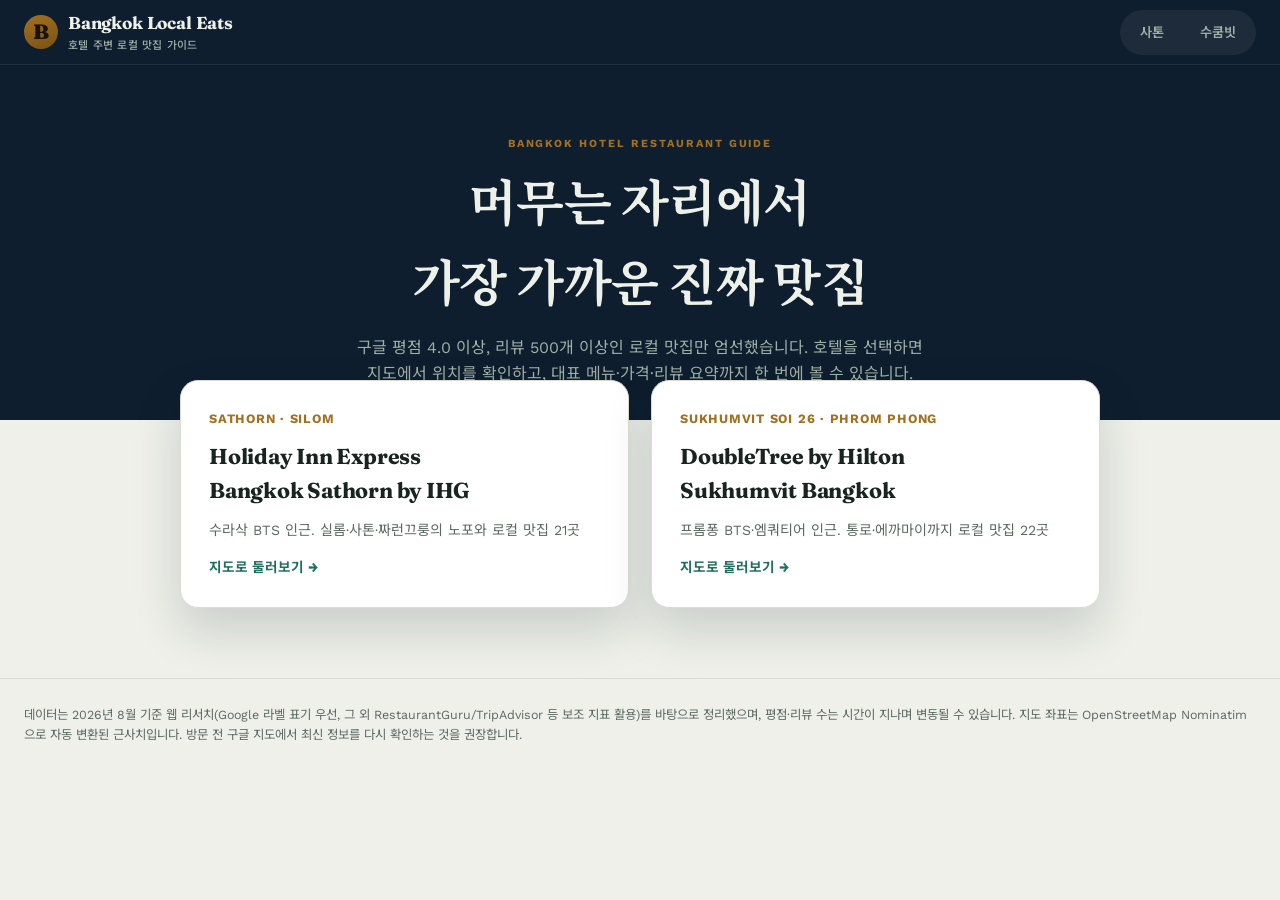
==== index.html @ 29dec60b "Add Bangkok hotel local restaurant guide site Editorial-style guide to local restaurants near two Ba" ====
<!doctype html>
<html lang="ko">
<head>
<meta charset="utf-8">
<meta name="viewport" content="width=device-width, initial-scale=1">
<title>방콕 호텔 주변 로컬 맛집 가이드</title>
<meta name="description" content="사톤 홀리데이인 익스프레스 &amp; 수쿰빗 더블트리 힐튼 주변, 구글 평점 4.0 이상 · 리뷰 500개 이상 로컬 맛집을 지도와 함께 소개">
<link rel="preconnect" href="https://fonts.googleapis.com">
<link rel="preconnect" href="https://fonts.gstatic.com" crossorigin>
<link href="https://fonts.googleapis.com/css2?family=Fraunces:ital,opsz,wght@0,9..144,500;0,9..144,600;0,9..144,700;1,9..144,500&family=Work+Sans:wght@400;500;600;700&family=Noto+Serif+KR:wght@600;700&family=Noto+Sans+KR:wght@400;500;600;700&display=swap" rel="stylesheet">
<link rel="stylesheet" href="css/style.css">
</head>
<body>
<nav class="topnav">
  <div class="wrap">
    <a class="brand" href="index.html">
      <span class="mark">B</span>
      <span class="word">Bangkok Local Eats<small>호텔 주변 로컬 맛집 가이드</small></span>
    </a>
    <div class="navlinks">
      <a href="sathorn.html">사톤</a>
      <a href="sukhumvit.html">수쿰빗</a>
    </div>
  </div>
</nav>

<div class="landing-hero">
  <div class="eyebrow">Bangkok Hotel Restaurant Guide</div>
  <h1>머무는 자리에서<br>가장 가까운 진짜 맛집</h1>
  <p>구글 평점 4.0 이상, 리뷰 500개 이상인 로컬 맛집만 엄선했습니다. 호텔을 선택하면 지도에서 위치를 확인하고, 대표 메뉴·가격·리뷰 요약까지 한 번에 볼 수 있습니다.</p>
</div>

<div class="hotel-choice-grid">
  <a class="hotel-choice-card" href="sathorn.html">
    <div class="area">Sathorn · Silom</div>
    <h2>Holiday Inn Express<br>Bangkok Sathorn by IHG</h2>
    <p>수라삭 BTS 인근. 실롬·사톤·짜런끄룽의 노포와 로컬 맛집 21곳</p>
    <span class="go">지도로 둘러보기 →</span>
  </a>
  <a class="hotel-choice-card" href="sukhumvit.html">
    <div class="area">Sukhumvit Soi 26 · Phrom Phong</div>
    <h2>DoubleTree by Hilton<br>Sukhumvit Bangkok</h2>
    <p>프롬퐁 BTS·엠쿼티어 인근. 통로·에까마이까지 로컬 맛집 22곳</p>
    <span class="go">지도로 둘러보기 →</span>
  </a>
</div>

<footer class="site-footer">
  <div class="wrap">
    데이터는 2026년 8월 기준 웹 리서치(Google 라벨 표기 우선, 그 외 RestaurantGuru/TripAdvisor 등 보조 지표 활용)를 바탕으로 정리했으며, 평점·리뷰 수는 시간이 지나며 변동될 수 있습니다. 지도 좌표는 OpenStreetMap Nominatim으로 자동 변환된 근사치입니다. 방문 전 구글 지도에서 최신 정보를 다시 확인하는 것을 권장합니다.
  </div>
</footer>
</body>
</html>
---- css/style.css ----
/* ==========================================================================
   Bangkok Local Eats — editorial travel-guide identity
   Display: Fraunces (Latin) + Noto Serif KR (Hangul fallback in same stack)
   Body:    Work Sans (Latin) + Noto Sans KR / Noto Sans Thai (fallback)
   Utility: ui-monospace — ratings, prices, distances (field-ledger motif)
   ========================================================================== */

:root{
  --ink:#0f1e2e;        /* Bangkok dusk sky — masthead ground */
  --ink-hi:#16283b;
  --paper:#eef0e9;      /* rice-paper, cool grey-sage neutral */
  --paper-hi:#ffffff;
  --ink-text:#182420;
  --paper-text:#eef1ea;
  --sub-text:#5a6a61;
  --sub-text-dark:#9fb0a6;
  --line:#d9ddd0;
  --line-dark:#26382f;

  --brass:#a3701f;      /* primary accent — antique gold leaf */
  --jade:#1f6f5c;        /* secondary — temple jade */
  --good:#2f7d4f;
  --bad:#a1483a;

  --shadow:0 14px 34px rgba(15,30,46,.10);
  --shadow-lg:0 22px 48px rgba(15,30,46,.16);
  --radius:12px;
  color-scheme: light;
}
@media (prefers-color-scheme: dark){
  :root{
    --ink:#080f16; --ink-hi:#0f1a24;
    --paper:#101c17; --paper-hi:#16241d;
    --ink-text:#eef1ea; --paper-text:#eef1ea;
    --sub-text:#9fb0a6; --sub-text-dark:#9fb0a6;
    --line:#26382f; --line-dark:#26382f;
    --brass:#d6a44f; --jade:#4fbf9f; --good:#5ecb8a; --bad:#e0796a;
    --shadow:0 14px 34px rgba(0,0,0,.5); --shadow-lg:0 22px 54px rgba(0,0,0,.6);
    color-scheme: dark;
  }
}
:root[data-theme="dark"]{
  --ink:#080f16; --ink-hi:#0f1a24;
  --paper:#101c17; --paper-hi:#16241d;
  --ink-text:#eef1ea; --paper-text:#eef1ea;
  --sub-text:#9fb0a6; --sub-text-dark:#9fb0a6;
  --line:#26382f; --line-dark:#26382f;
  --brass:#d6a44f; --jade:#4fbf9f; --good:#5ecb8a; --bad:#e0796a;
  --shadow:0 14px 34px rgba(0,0,0,.5); --shadow-lg:0 22px 54px rgba(0,0,0,.6);
  color-scheme: dark;
}
:root[data-theme="light"]{
  --ink:#0f1e2e; --ink-hi:#16283b;
  --paper:#eef0e9; --paper-hi:#ffffff;
  --ink-text:#182420; --paper-text:#eef1ea;
  --sub-text:#5a6a61; --sub-text-dark:#9fb0a6;
  --line:#d9ddd0; --line-dark:#26382f;
  --brass:#a3701f; --jade:#1f6f5c; --good:#2f7d4f; --bad:#a1483a;
  --shadow:0 14px 34px rgba(15,30,46,.10); --shadow-lg:0 22px 48px rgba(15,30,46,.16);
  color-scheme: light;
}

/* category jewel-tone palette (map pins, tags) */
:root{
  --cat-thai-comfort:#a3701f; --cat-fine-dining:#274b6d; --cat-isaan:#a1483a;
  --cat-halal:#5c7a3a; --cat-noodle-bbq:#8a5a2e; --cat-indian:#9c5220;
  --cat-seafood:#1f6f7a; --cat-northern:#3f6b3f; --cat-japanese:#6b3f5c;
  --cat-hotpot:#a13a2e; --cat-italian:#3f6b46;
}

*{ box-sizing:border-box; }
html{ -webkit-text-size-adjust:100%; scroll-behavior:smooth; }
body{
  margin:0; background:var(--paper); color:var(--ink-text);
  font-family:"Work Sans","Noto Sans KR","Noto Sans Thai","Leelawadee UI",-apple-system,sans-serif;
  line-height:1.6; font-size:15.5px;
}
h1,h2,h3,.display{
  font-family:"Fraunces","Noto Serif KR",Georgia,serif;
  text-wrap:balance; letter-spacing:-0.01em;
}
.mono{ font-family: ui-monospace,"SF Mono","Cascadia Mono","Roboto Mono",Consolas,monospace; font-variant-numeric:tabular-nums; }
a{ color:inherit; }
img{ max-width:100%; display:block; }
.wrap{ max-width:1320px; margin:0 auto; padding:0 24px; }
@media (prefers-reduced-motion: reduce){ *{ animation-duration:.001ms !important; transition-duration:.001ms !important; scroll-behavior:auto !important; } }
:focus-visible{ outline:2px solid var(--brass); outline-offset:2px; }

/* ---------------- nav ---------------- */
.topnav{ position:sticky; top:0; z-index:60; background:var(--ink); color:var(--paper-text); border-bottom:1px solid rgba(255,255,255,.08); }
.topnav .wrap{ display:flex; align-items:center; justify-content:space-between; height:64px; gap:16px; }
.brand{ display:flex; align-items:center; gap:10px; text-decoration:none; color:inherit; }
.brand .mark{ font-family:"Fraunces","Noto Serif KR",serif; font-weight:900; font-size:1.3rem; width:34px; height:34px; border-radius:50%; background:linear-gradient(160deg,var(--brass),#7a5216); display:flex; align-items:center; justify-content:center; color:#1a1204; flex-shrink:0; }
.brand .word{ font-family:"Fraunces","Noto Serif KR",serif; font-weight:700; font-size:1.08rem; letter-spacing:-0.01em; }
.brand .word small{ display:block; font-family:"Work Sans","Noto Sans KR",sans-serif; font-weight:500; font-size:.68rem; color:var(--sub-text-dark); letter-spacing:.02em; }
.navlinks{ display:flex; gap:4px; background:rgba(255,255,255,.06); padding:4px; border-radius:999px; flex-shrink:0; }
.navlinks a{ text-decoration:none; font-size:.82rem; font-weight:600; padding:8px 16px; border-radius:999px; color:var(--sub-text-dark); white-space:nowrap; }
.navlinks a.active, .navlinks a:hover{ background:var(--paper-hi); color:var(--ink); }

@media (max-width:520px){
  .topnav .wrap{ height:auto; padding-top:10px; padding-bottom:10px; flex-wrap:wrap; row-gap:8px; }
  .brand .word small{ display:none; }
  .navlinks a{ padding:7px 12px; font-size:.78rem; }
}

/* ---------------- masthead ---------------- */
.masthead{ background:var(--ink); color:var(--paper-text); padding:38px 0 30px; }
.eyebrow{ text-transform:uppercase; letter-spacing:.18em; font-size:.68rem; font-weight:700; color:var(--brass); }
.masthead h1{ font-size:clamp(1.7rem,3.6vw,2.5rem); font-weight:700; margin:10px 0 10px; }
.masthead .desc{ color:var(--sub-text-dark); max-width:640px; margin:0 0 20px; font-size:.95rem; }
.stat-strip{ display:flex; gap:28px; flex-wrap:wrap; align-items:baseline; border-top:1px solid rgba(255,255,255,.14); padding-top:16px; }
.stat{ display:flex; flex-direction:column; }
.stat b{ font-size:1.5rem; font-weight:700; }
.stat span{ font-size:.68rem; text-transform:uppercase; letter-spacing:.06em; color:var(--sub-text-dark); }
.masthead-cta{ margin-left:auto; align-self:center; }
.maps-btn{ display:inline-flex; align-items:center; gap:7px; text-decoration:none; background:var(--brass); color:#1a1204; font-weight:700; font-size:.84rem; padding:11px 20px; border-radius:999px; }

/* ---------------- notice ---------------- */
.notice{ background:var(--paper-hi); border:1px solid var(--line); border-left:4px solid var(--brass); border-radius:10px; padding:13px 18px; font-size:.79rem; line-height:1.65; margin:20px 0; color:var(--ink-text); }
.notice b{ color:var(--brass); }

/* ---------------- toolbar ---------------- */
.toolbar{ display:flex; gap:10px; flex-wrap:wrap; align-items:center; padding:6px 0 18px; }
.toolbar input[type="search"], .toolbar select{ border:1px solid var(--line); background:var(--paper-hi); color:var(--ink-text); border-radius:9px; padding:10px 13px; font-size:.85rem; font-family:inherit; }
.toolbar input[type="search"]{ flex:1; min-width:200px; }
.count-tag{ font-size:.78rem; color:var(--sub-text); margin-left:auto; white-space:nowrap; }

/* ---------------- split layout: list + map ---------------- */
.split{ display:grid; grid-template-columns:minmax(360px,460px) 1fr; gap:22px; align-items:start; padding-bottom:60px; }
@media (max-width:980px){ .split{ grid-template-columns:1fr; } }

.list-col{ display:flex; flex-direction:column; gap:12px; max-height:calc(100vh - 90px); overflow-y:auto; padding-right:6px; scrollbar-width:thin; }
@media (max-width:980px){ .list-col{ max-height:none; overflow:visible; } }

.map-col{ position:sticky; top:82px; height:calc(100vh - 110px); min-height:420px; border-radius:var(--radius); overflow:hidden; box-shadow:var(--shadow-lg); border:1px solid var(--line); }
@media (max-width:980px){ .map-col{ position:relative; top:0; height:340px; order:-1; margin-bottom:6px; } }
#map{ width:100%; height:100%; background:var(--paper-hi); }

/* list item card */
.item{ background:var(--paper-hi); border:1px solid var(--line); border-radius:var(--radius); overflow:hidden; box-shadow:var(--shadow); transition:box-shadow .15s ease, border-color .15s ease; scroll-margin-top:90px; }
.item.highlight{ border-color:var(--brass); box-shadow:0 0 0 3px color-mix(in srgb, var(--brass) 30%, transparent), var(--shadow-lg); }

.item-row{ display:flex; gap:12px; padding:12px; cursor:pointer; align-items:center; }
.thumb{ width:64px; height:64px; border-radius:9px; flex-shrink:0; overflow:hidden; position:relative; display:flex; align-items:center; justify-content:center; color:#fff; font-family:"Fraunces","Noto Serif KR",serif; font-weight:700; font-size:1.4rem; }
.thumb img{ width:100%; height:100%; object-fit:cover; }
.thumb .rank{ position:absolute; top:2px; left:3px; font-size:.58rem; background:rgba(0,0,0,.4); padding:1px 5px; border-radius:6px; font-family:ui-monospace,monospace; }

.item-main{ flex:1; min-width:0; }
.item-title-row{ display:flex; justify-content:space-between; gap:8px; align-items:baseline; }
.item-title{ font-family:"Fraunces","Noto Serif KR",serif; font-weight:600; font-size:1rem; margin:0; white-space:nowrap; overflow:hidden; text-overflow:ellipsis; }
.item-stars{ font-size:.78rem; color:var(--brass); font-weight:700; white-space:nowrap; flex-shrink:0; }
.item-sub{ font-size:.76rem; color:var(--sub-text); display:flex; gap:8px; margin-top:3px; flex-wrap:wrap; }
.chev{ flex-shrink:0; color:var(--sub-text); transition:transform .15s ease; font-size:.8rem; }
.item.open .chev{ transform:rotate(180deg); }

.item-detail{ display:none; border-top:1px solid var(--line); padding:16px 16px 18px; }
.item.open .item-detail{ display:block; }

.detail-photos{ display:grid; grid-template-columns:1fr 1fr; gap:8px; margin-bottom:12px; }
.detail-photos img{ width:100%; height:130px; object-fit:cover; border-radius:9px; background:var(--paper); }
.detail-photos .ph-empty{ height:130px; border-radius:9px; background:var(--paper); border:1px dashed var(--line); display:flex; align-items:center; justify-content:center; font-size:.7rem; color:var(--sub-text); text-align:center; padding:8px; }

.tag-row{ display:flex; flex-wrap:wrap; gap:6px; margin-bottom:10px; }
.tag{ font-size:.68rem; padding:3px 10px; border-radius:999px; background:color-mix(in srgb, var(--jade) 14%, transparent); color:var(--jade); font-weight:700; }
.tag.bib{ background:color-mix(in srgb, var(--brass) 18%, transparent); color:var(--brass); }
.tag.conf-low{ background:color-mix(in srgb, var(--bad) 16%, transparent); color:var(--bad); }

.meta-line{ font-size:.8rem; color:var(--sub-text); margin-bottom:8px; }
.price-line{ font-size:.85rem; font-weight:700; color:var(--ink-text); margin-bottom:10px; }
.price-line .mono{ color:var(--brass); }

.dish-chips{ display:flex; flex-wrap:wrap; gap:5px; margin-bottom:12px; }
.dish-chip{ font-size:.73rem; background:var(--paper); border:1px solid var(--line); padding:4px 9px; border-radius:7px; }

.gb-row{ display:grid; grid-template-columns:1fr 1fr; gap:8px; margin-bottom:12px; }
.gb-box{ border-radius:9px; padding:9px 11px; font-size:.73rem; }
.gb-box.good{ background:color-mix(in srgb, var(--good) 12%, transparent); }
.gb-box.bad{ background:color-mix(in srgb, var(--bad) 10%, transparent); }
.gb-box .gb-title{ font-weight:700; margin-bottom:4px; display:block; }
.gb-box.good .gb-title{ color:var(--good); }
.gb-box.bad .gb-title{ color:var(--bad); }
.gb-box ul{ margin:0; padding-left:14px; }
.gb-box li{ margin-bottom:2px; }

.detail-actions{ display:flex; gap:8px; }
.btn{ flex:1; text-align:center; text-decoration:none; font-size:.8rem; font-weight:700; padding:10px; border-radius:9px; border:1px solid var(--line); cursor:pointer; background:var(--ink); color:#fff; font-family:inherit; }
.btn.ghost{ background:transparent; color:var(--ink-text); }

/* leaflet marker + popup skinning */
.pin{ width:26px; height:26px; border-radius:50% 50% 50% 0; transform:rotate(-45deg); border:2px solid #fff; box-shadow:0 2px 6px rgba(0,0,0,.35); display:flex; align-items:center; justify-content:center; }
.pin span{ transform:rotate(45deg); font-size:.72rem; }
.pin.hotel-pin{ width:34px; height:34px; background:var(--ink) !important; border-color:var(--brass); }
.leaflet-popup-content-wrapper{ border-radius:10px; font-family:"Work Sans","Noto Sans KR",sans-serif; }
.leaflet-popup-content{ margin:11px 14px; font-size:.82rem; }
.popup-title{ font-family:"Fraunces","Noto Serif KR",serif; font-weight:700; margin-bottom:3px; }
.popup-link{ color:var(--jade); font-weight:700; font-size:.78rem; }

.empty-state{ text-align:center; padding:50px 16px; color:var(--sub-text); }

/* ---------------- footer ---------------- */
.site-footer{ border-top:1px solid var(--line); padding:26px 0 60px; color:var(--sub-text); font-size:.78rem; }

/* ---------------- landing page ---------------- */
.landing-hero{ text-align:center; padding:70px 20px 34px; background:var(--ink); color:var(--paper-text); }
.landing-hero h1{ font-size:clamp(2rem,4.6vw,3.1rem); margin:12px 0 12px; }
.landing-hero p{ color:var(--sub-text-dark); max-width:580px; margin:0 auto; font-size:1rem; }
.hotel-choice-grid{ display:grid; grid-template-columns:1fr 1fr; gap:22px; max-width:960px; margin:-40px auto 70px; padding:0 20px; position:relative; z-index:2; }
@media (max-width:760px){ .hotel-choice-grid{ grid-template-columns:1fr; } }
.hotel-choice-card{ background:var(--paper-hi); border:1px solid var(--line); border-radius:18px; padding:28px; text-decoration:none; color:var(--ink-text); box-shadow:var(--shadow-lg); display:flex; flex-direction:column; gap:10px; transition:transform .15s ease; }
.hotel-choice-card:hover{ transform:translateY(-4px); }
.hotel-choice-card .area{ color:var(--brass); font-weight:700; font-size:.8rem; text-transform:uppercase; letter-spacing:.06em; }
.hotel-choice-card h2{ margin:0; font-size:1.35rem; }
.hotel-choice-card p{ color:var(--sub-text); font-size:.88rem; margin:0; }
.hotel-choice-card .go{ margin-top:6px; font-weight:700; color:var(--jade); font-size:.85rem; }
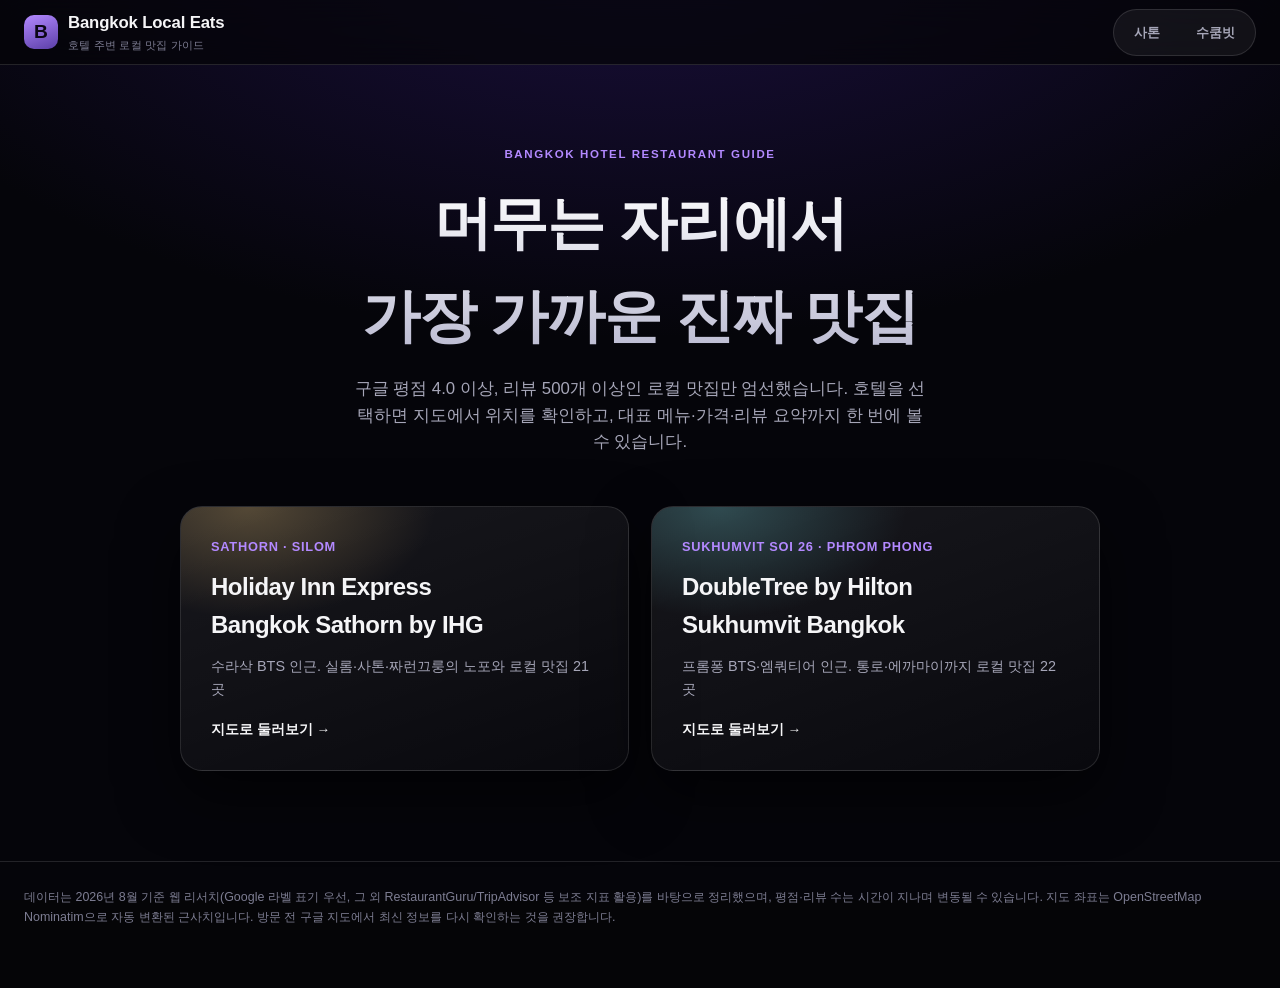
==== commit fe27b328: "Apply dark "launch page" visual identity (design concept 4) Co-Authored-By: Claude Sonnet 5 <noreply" ====
--- a/index.html
+++ b/index.html
@@ -5,9 +5,7 @@
 <meta name="viewport" content="width=device-width, initial-scale=1">
 <title>방콕 호텔 주변 로컬 맛집 가이드</title>
 <meta name="description" content="사톤 홀리데이인 익스프레스 &amp; 수쿰빗 더블트리 힐튼 주변, 구글 평점 4.0 이상 · 리뷰 500개 이상 로컬 맛집을 지도와 함께 소개">
-<link rel="preconnect" href="https://fonts.googleapis.com">
-<link rel="preconnect" href="https://fonts.gstatic.com" crossorigin>
-<link href="https://fonts.googleapis.com/css2?family=Fraunces:ital,opsz,wght@0,9..144,500;0,9..144,600;0,9..144,700;1,9..144,500&family=Work+Sans:wght@400;500;600;700&family=Noto+Serif+KR:wght@600;700&family=Noto+Sans+KR:wght@400;500;600;700&display=swap" rel="stylesheet">
+<meta name="color-scheme" content="dark">
 <link rel="stylesheet" href="css/style.css">
 </head>
 <body>
@@ -26,18 +24,18 @@
 
 <div class="landing-hero">
   <div class="eyebrow">Bangkok Hotel Restaurant Guide</div>
-  <h1>머무는 자리에서<br>가장 가까운 진짜 맛집</h1>
+  <h1 class="gradient-text">머무는 자리에서<br>가장 가까운 진짜 맛집</h1>
   <p>구글 평점 4.0 이상, 리뷰 500개 이상인 로컬 맛집만 엄선했습니다. 호텔을 선택하면 지도에서 위치를 확인하고, 대표 메뉴·가격·리뷰 요약까지 한 번에 볼 수 있습니다.</p>
 </div>
 
 <div class="hotel-choice-grid">
-  <a class="hotel-choice-card" href="sathorn.html">
+  <a class="hotel-choice-card" href="sathorn.html" style="--glow:rgba(242,200,121,.28);">
     <div class="area">Sathorn · Silom</div>
     <h2>Holiday Inn Express<br>Bangkok Sathorn by IHG</h2>
     <p>수라삭 BTS 인근. 실롬·사톤·짜런끄룽의 노포와 로컬 맛집 21곳</p>
     <span class="go">지도로 둘러보기 →</span>
   </a>
-  <a class="hotel-choice-card" href="sukhumvit.html">
+  <a class="hotel-choice-card" href="sukhumvit.html" style="--glow:rgba(111,208,214,.28);">
     <div class="area">Sukhumvit Soi 26 · Phrom Phong</div>
     <h2>DoubleTree by Hilton<br>Sukhumvit Bangkok</h2>
     <p>프롬퐁 BTS·엠쿼티어 인근. 통로·에까마이까지 로컬 맛집 22곳</p>
--- a/css/style.css
+++ b/css/style.css
@@ -1,101 +1,69 @@
 /* ==========================================================================
-   Bangkok Local Eats — editorial travel-guide identity
-   Display: Fraunces (Latin) + Noto Serif KR (Hangul fallback in same stack)
-   Body:    Work Sans (Latin) + Noto Sans KR / Noto Sans Thai (fallback)
-   Utility: ui-monospace — ratings, prices, distances (field-ledger motif)
+   Bangkok Local Eats — "dark launch page" identity (Concept 4)
+   Deliberately single-theme (dark), like Apple's event/launch pages —
+   spotlight glows, gradient headlines, system font stack (San Francisco on
+   Apple devices, matching platform fonts elsewhere). No light variant.
    ========================================================================== */
 
 :root{
-  --ink:#0f1e2e;        /* Bangkok dusk sky — masthead ground */
-  --ink-hi:#16283b;
-  --paper:#eef0e9;      /* rice-paper, cool grey-sage neutral */
-  --paper-hi:#ffffff;
-  --ink-text:#182420;
-  --paper-text:#eef1ea;
-  --sub-text:#5a6a61;
-  --sub-text-dark:#9fb0a6;
-  --line:#d9ddd0;
-  --line-dark:#26382f;
+  --bg:#050507;
+  --bg-glow:radial-gradient(120% 90% at 50% -12%, #1c1042 0%, #05050a 55%);
+  --surface:rgba(255,255,255,.055);
+  --surface-hi:rgba(255,255,255,.09);
+  --border:rgba(255,255,255,.12);
+  --border-hi:rgba(255,255,255,.22);
+  --text:#f5f5f7;
+  --text-dim:#a6a6b8;
+  --text-faint:#7d7d92;
 
-  --brass:#a3701f;      /* primary accent — antique gold leaf */
-  --jade:#1f6f5c;        /* secondary — temple jade */
-  --good:#2f7d4f;
-  --bad:#a1483a;
+  --purple:#b389ff;     /* primary accent — spotlight glow / eyebrows / links */
+  --gold:#f2c879;       /* secondary accent — ratings / price */
+  --good:#5ecb8a;
+  --bad:#e0796a;
 
-  --shadow:0 14px 34px rgba(15,30,46,.10);
-  --shadow-lg:0 22px 48px rgba(15,30,46,.16);
-  --radius:12px;
-  color-scheme: light;
-}
-@media (prefers-color-scheme: dark){
-  :root{
-    --ink:#080f16; --ink-hi:#0f1a24;
-    --paper:#101c17; --paper-hi:#16241d;
-    --ink-text:#eef1ea; --paper-text:#eef1ea;
-    --sub-text:#9fb0a6; --sub-text-dark:#9fb0a6;
-    --line:#26382f; --line-dark:#26382f;
-    --brass:#d6a44f; --jade:#4fbf9f; --good:#5ecb8a; --bad:#e0796a;
-    --shadow:0 14px 34px rgba(0,0,0,.5); --shadow-lg:0 22px 54px rgba(0,0,0,.6);
-    color-scheme: dark;
-  }
-}
-:root[data-theme="dark"]{
-  --ink:#080f16; --ink-hi:#0f1a24;
-  --paper:#101c17; --paper-hi:#16241d;
-  --ink-text:#eef1ea; --paper-text:#eef1ea;
-  --sub-text:#9fb0a6; --sub-text-dark:#9fb0a6;
-  --line:#26382f; --line-dark:#26382f;
-  --brass:#d6a44f; --jade:#4fbf9f; --good:#5ecb8a; --bad:#e0796a;
-  --shadow:0 14px 34px rgba(0,0,0,.5); --shadow-lg:0 22px 54px rgba(0,0,0,.6);
+  --shadow:0 10px 30px rgba(0,0,0,.45);
+  --shadow-lg:0 24px 60px rgba(0,0,0,.6);
+  --radius:16px;
   color-scheme: dark;
 }
-:root[data-theme="light"]{
-  --ink:#0f1e2e; --ink-hi:#16283b;
-  --paper:#eef0e9; --paper-hi:#ffffff;
-  --ink-text:#182420; --paper-text:#eef1ea;
-  --sub-text:#5a6a61; --sub-text-dark:#9fb0a6;
-  --line:#d9ddd0; --line-dark:#26382f;
-  --brass:#a3701f; --jade:#1f6f5c; --good:#2f7d4f; --bad:#a1483a;
-  --shadow:0 14px 34px rgba(15,30,46,.10); --shadow-lg:0 22px 48px rgba(15,30,46,.16);
-  color-scheme: light;
-}
 
-/* category jewel-tone palette (map pins, tags) */
+/* category glow palette (map pins, tags, card spotlights) */
 :root{
-  --cat-thai-comfort:#a3701f; --cat-fine-dining:#274b6d; --cat-isaan:#a1483a;
-  --cat-halal:#5c7a3a; --cat-noodle-bbq:#8a5a2e; --cat-indian:#9c5220;
-  --cat-seafood:#1f6f7a; --cat-northern:#3f6b3f; --cat-japanese:#6b3f5c;
-  --cat-hotpot:#a13a2e; --cat-italian:#3f6b46;
+  --cat-thai-comfort:#f2c879; --cat-fine-dining:#7fb2e0; --cat-isaan:#ff8f78;
+  --cat-halal:#a6d47a; --cat-noodle-bbq:#e0a35c; --cat-indian:#f0955a;
+  --cat-seafood:#6fd0d6; --cat-northern:#8fd39a; --cat-japanese:#d98fc2;
+  --cat-hotpot:#ff8a6b; --cat-italian:#8fd39a;
 }
 
 *{ box-sizing:border-box; }
 html{ -webkit-text-size-adjust:100%; scroll-behavior:smooth; }
 body{
-  margin:0; background:var(--paper); color:var(--ink-text);
-  font-family:"Work Sans","Noto Sans KR","Noto Sans Thai","Leelawadee UI",-apple-system,sans-serif;
+  margin:0; color:var(--text);
+  background:var(--bg-glow), var(--bg);
+  background-attachment:fixed;
+  font-family:-apple-system,BlinkMacSystemFont,"SF Pro Text","Segoe UI","Apple SD Gothic Neo","Malgun Gothic","Noto Sans KR","Noto Sans Thai","Leelawadee UI",sans-serif;
   line-height:1.6; font-size:15.5px;
 }
-h1,h2,h3,.display{
-  font-family:"Fraunces","Noto Serif KR",Georgia,serif;
-  text-wrap:balance; letter-spacing:-0.01em;
-}
+h1,h2,h3{ text-wrap:balance; letter-spacing:-0.02em; font-weight:800; }
 .mono{ font-family: ui-monospace,"SF Mono","Cascadia Mono","Roboto Mono",Consolas,monospace; font-variant-numeric:tabular-nums; }
 a{ color:inherit; }
 img{ max-width:100%; display:block; }
 .wrap{ max-width:1320px; margin:0 auto; padding:0 24px; }
 @media (prefers-reduced-motion: reduce){ *{ animation-duration:.001ms !important; transition-duration:.001ms !important; scroll-behavior:auto !important; } }
-:focus-visible{ outline:2px solid var(--brass); outline-offset:2px; }
+:focus-visible{ outline:2px solid var(--purple); outline-offset:2px; }
+
+.gradient-text{ background:linear-gradient(180deg,#fff,#b8b8d0); -webkit-background-clip:text; background-clip:text; color:transparent; }
 
 /* ---------------- nav ---------------- */
-.topnav{ position:sticky; top:0; z-index:60; background:var(--ink); color:var(--paper-text); border-bottom:1px solid rgba(255,255,255,.08); }
+.topnav{ position:sticky; top:0; z-index:60; background:rgba(5,5,7,.72); backdrop-filter:blur(16px); -webkit-backdrop-filter:blur(16px); border-bottom:1px solid var(--border); }
 .topnav .wrap{ display:flex; align-items:center; justify-content:space-between; height:64px; gap:16px; }
 .brand{ display:flex; align-items:center; gap:10px; text-decoration:none; color:inherit; }
-.brand .mark{ font-family:"Fraunces","Noto Serif KR",serif; font-weight:900; font-size:1.3rem; width:34px; height:34px; border-radius:50%; background:linear-gradient(160deg,var(--brass),#7a5216); display:flex; align-items:center; justify-content:center; color:#1a1204; flex-shrink:0; }
-.brand .word{ font-family:"Fraunces","Noto Serif KR",serif; font-weight:700; font-size:1.08rem; letter-spacing:-0.01em; }
-.brand .word small{ display:block; font-family:"Work Sans","Noto Sans KR",sans-serif; font-weight:500; font-size:.68rem; color:var(--sub-text-dark); letter-spacing:.02em; }
-.navlinks{ display:flex; gap:4px; background:rgba(255,255,255,.06); padding:4px; border-radius:999px; flex-shrink:0; }
-.navlinks a{ text-decoration:none; font-size:.82rem; font-weight:600; padding:8px 16px; border-radius:999px; color:var(--sub-text-dark); white-space:nowrap; }
-.navlinks a.active, .navlinks a:hover{ background:var(--paper-hi); color:var(--ink); }
+.brand .mark{ font-weight:800; font-size:1.2rem; width:34px; height:34px; border-radius:10px; background:linear-gradient(160deg,var(--purple),#5b3fa8); display:flex; align-items:center; justify-content:center; color:#0c0716; flex-shrink:0; }
+.brand .word{ font-weight:700; font-size:1.05rem; letter-spacing:-0.01em; }
+.brand .word small{ display:block; font-weight:500; font-size:.68rem; color:var(--text-faint); letter-spacing:.02em; }
+.navlinks{ display:flex; gap:4px; background:var(--surface); padding:4px; border-radius:999px; flex-shrink:0; border:1px solid var(--border); }
+.navlinks a{ text-decoration:none; font-size:.82rem; font-weight:600; padding:8px 16px; border-radius:999px; color:var(--text-dim); white-space:nowrap; }
+.navlinks a.active, .navlinks a:hover{ background:var(--text); color:#0c0716; }
 
 @media (max-width:520px){
   .topnav .wrap{ height:auto; padding-top:10px; padding-bottom:10px; flex-wrap:wrap; row-gap:8px; }
@@ -104,26 +72,27 @@
 }
 
 /* ---------------- masthead ---------------- */
-.masthead{ background:var(--ink); color:var(--paper-text); padding:38px 0 30px; }
-.eyebrow{ text-transform:uppercase; letter-spacing:.18em; font-size:.68rem; font-weight:700; color:var(--brass); }
-.masthead h1{ font-size:clamp(1.7rem,3.6vw,2.5rem); font-weight:700; margin:10px 0 10px; }
-.masthead .desc{ color:var(--sub-text-dark); max-width:640px; margin:0 0 20px; font-size:.95rem; }
-.stat-strip{ display:flex; gap:28px; flex-wrap:wrap; align-items:baseline; border-top:1px solid rgba(255,255,255,.14); padding-top:16px; }
+.masthead{ padding:46px 0 34px; position:relative; }
+.eyebrow{ text-transform:uppercase; letter-spacing:.14em; font-size:.72rem; font-weight:700; color:var(--purple); }
+.masthead h1{ font-size:clamp(2rem,4.4vw,3.2rem); margin:12px 0 12px; }
+.masthead .desc{ color:var(--text-dim); max-width:640px; margin:0 0 22px; font-size:.97rem; }
+.stat-strip{ display:flex; gap:28px; flex-wrap:wrap; align-items:baseline; border-top:1px solid var(--border); padding-top:18px; }
 .stat{ display:flex; flex-direction:column; }
-.stat b{ font-size:1.5rem; font-weight:700; }
-.stat span{ font-size:.68rem; text-transform:uppercase; letter-spacing:.06em; color:var(--sub-text-dark); }
+.stat b{ font-size:1.6rem; font-weight:800; }
+.stat span{ font-size:.68rem; text-transform:uppercase; letter-spacing:.06em; color:var(--text-faint); }
 .masthead-cta{ margin-left:auto; align-self:center; }
-.maps-btn{ display:inline-flex; align-items:center; gap:7px; text-decoration:none; background:var(--brass); color:#1a1204; font-weight:700; font-size:.84rem; padding:11px 20px; border-radius:999px; }
+.maps-btn{ display:inline-flex; align-items:center; gap:7px; text-decoration:none; background:var(--text); color:#0c0716; font-weight:700; font-size:.84rem; padding:12px 22px; border-radius:999px; }
 
 /* ---------------- notice ---------------- */
-.notice{ background:var(--paper-hi); border:1px solid var(--line); border-left:4px solid var(--brass); border-radius:10px; padding:13px 18px; font-size:.79rem; line-height:1.65; margin:20px 0; color:var(--ink-text); }
-.notice b{ color:var(--brass); }
+.notice{ background:var(--surface); border:1px solid var(--border); border-left:3px solid var(--purple); border-radius:12px; padding:13px 18px; font-size:.79rem; line-height:1.65; margin:20px 0; color:var(--text-dim); }
+.notice b{ color:var(--purple); }
 
 /* ---------------- toolbar ---------------- */
 .toolbar{ display:flex; gap:10px; flex-wrap:wrap; align-items:center; padding:6px 0 18px; }
-.toolbar input[type="search"], .toolbar select{ border:1px solid var(--line); background:var(--paper-hi); color:var(--ink-text); border-radius:9px; padding:10px 13px; font-size:.85rem; font-family:inherit; }
+.toolbar input[type="search"], .toolbar select{ border:1px solid var(--border); background:var(--surface); color:var(--text); border-radius:10px; padding:10px 13px; font-size:.85rem; font-family:inherit; }
 .toolbar input[type="search"]{ flex:1; min-width:200px; }
-.count-tag{ font-size:.78rem; color:var(--sub-text); margin-left:auto; white-space:nowrap; }
+.toolbar input[type="search"]::placeholder{ color:var(--text-faint); }
+.count-tag{ font-size:.78rem; color:var(--text-faint); margin-left:auto; white-space:nowrap; }
 
 /* ---------------- split layout: list + map ---------------- */
 .split{ display:grid; grid-template-columns:minmax(360px,460px) 1fr; gap:22px; align-items:start; padding-bottom:60px; }
@@ -132,83 +101,96 @@
 .list-col{ display:flex; flex-direction:column; gap:12px; max-height:calc(100vh - 90px); overflow-y:auto; padding-right:6px; scrollbar-width:thin; }
 @media (max-width:980px){ .list-col{ max-height:none; overflow:visible; } }
 
-.map-col{ position:sticky; top:82px; height:calc(100vh - 110px); min-height:420px; border-radius:var(--radius); overflow:hidden; box-shadow:var(--shadow-lg); border:1px solid var(--line); }
+.map-col{ position:sticky; top:82px; height:calc(100vh - 110px); min-height:420px; border-radius:var(--radius); overflow:hidden; box-shadow:var(--shadow-lg); border:1px solid var(--border); }
 @media (max-width:980px){ .map-col{ position:relative; top:0; height:340px; order:-1; margin-bottom:6px; } }
-#map{ width:100%; height:100%; background:var(--paper-hi); }
+#map{ width:100%; height:100%; background:#0c0c12; }
+#map .leaflet-tile{ filter:saturate(.85) brightness(.92); }
 
-/* list item card */
-.item{ background:var(--paper-hi); border:1px solid var(--line); border-radius:var(--radius); overflow:hidden; box-shadow:var(--shadow); transition:box-shadow .15s ease, border-color .15s ease; scroll-margin-top:90px; }
-.item.highlight{ border-color:var(--brass); box-shadow:0 0 0 3px color-mix(in srgb, var(--brass) 30%, transparent), var(--shadow-lg); }
+/* list item card — spotlight-glow treatment (Concept 4) */
+.item{
+  background:linear-gradient(160deg, rgba(255,255,255,.07), rgba(255,255,255,.02));
+  border:1px solid var(--border); border-radius:var(--radius); overflow:hidden;
+  transition:border-color .15s ease, transform .15s ease; scroll-margin-top:90px;
+  position:relative;
+}
+.item.highlight{ border-color:var(--border-hi); box-shadow:0 0 0 3px color-mix(in srgb, var(--purple) 35%, transparent), var(--shadow-lg); }
 
-.item-row{ display:flex; gap:12px; padding:12px; cursor:pointer; align-items:center; }
-.thumb{ width:64px; height:64px; border-radius:9px; flex-shrink:0; overflow:hidden; position:relative; display:flex; align-items:center; justify-content:center; color:#fff; font-family:"Fraunces","Noto Serif KR",serif; font-weight:700; font-size:1.4rem; }
+.item-row{ display:flex; gap:12px; padding:13px; cursor:pointer; align-items:center; }
+.thumb{ width:64px; height:64px; border-radius:12px; flex-shrink:0; overflow:hidden; position:relative; display:flex; align-items:center; justify-content:center; color:#0c0716; font-weight:800; font-size:1.4rem; }
 .thumb img{ width:100%; height:100%; object-fit:cover; }
-.thumb .rank{ position:absolute; top:2px; left:3px; font-size:.58rem; background:rgba(0,0,0,.4); padding:1px 5px; border-radius:6px; font-family:ui-monospace,monospace; }
+.thumb .rank{ position:absolute; top:2px; left:3px; font-size:.58rem; background:rgba(0,0,0,.45); color:#fff; padding:1px 5px; border-radius:6px; font-family:ui-monospace,monospace; }
 
 .item-main{ flex:1; min-width:0; }
 .item-title-row{ display:flex; justify-content:space-between; gap:8px; align-items:baseline; }
-.item-title{ font-family:"Fraunces","Noto Serif KR",serif; font-weight:600; font-size:1rem; margin:0; white-space:nowrap; overflow:hidden; text-overflow:ellipsis; }
-.item-stars{ font-size:.78rem; color:var(--brass); font-weight:700; white-space:nowrap; flex-shrink:0; }
-.item-sub{ font-size:.76rem; color:var(--sub-text); display:flex; gap:8px; margin-top:3px; flex-wrap:wrap; }
-.chev{ flex-shrink:0; color:var(--sub-text); transition:transform .15s ease; font-size:.8rem; }
+.item-title{ font-weight:700; font-size:1rem; margin:0; white-space:nowrap; overflow:hidden; text-overflow:ellipsis; letter-spacing:-0.01em; }
+.item-stars{ font-size:.78rem; color:var(--gold); font-weight:700; white-space:nowrap; flex-shrink:0; }
+.item-sub{ font-size:.76rem; color:var(--text-faint); display:flex; gap:8px; margin-top:3px; flex-wrap:wrap; }
+.chev{ flex-shrink:0; color:var(--text-faint); transition:transform .15s ease; font-size:.8rem; }
 .item.open .chev{ transform:rotate(180deg); }
 
-.item-detail{ display:none; border-top:1px solid var(--line); padding:16px 16px 18px; }
+.item-detail{ display:none; border-top:1px solid var(--border); padding:16px 16px 18px; }
 .item.open .item-detail{ display:block; }
 
 .detail-photos{ display:grid; grid-template-columns:1fr 1fr; gap:8px; margin-bottom:12px; }
-.detail-photos img{ width:100%; height:130px; object-fit:cover; border-radius:9px; background:var(--paper); }
-.detail-photos .ph-empty{ height:130px; border-radius:9px; background:var(--paper); border:1px dashed var(--line); display:flex; align-items:center; justify-content:center; font-size:.7rem; color:var(--sub-text); text-align:center; padding:8px; }
+.detail-photos img{ width:100%; height:130px; object-fit:cover; border-radius:10px; background:var(--surface); }
+.detail-photos .ph-empty{ height:130px; border-radius:10px; background:var(--surface); border:1px dashed var(--border); display:flex; align-items:center; justify-content:center; font-size:.7rem; color:var(--text-faint); text-align:center; padding:8px; }
 
 .tag-row{ display:flex; flex-wrap:wrap; gap:6px; margin-bottom:10px; }
-.tag{ font-size:.68rem; padding:3px 10px; border-radius:999px; background:color-mix(in srgb, var(--jade) 14%, transparent); color:var(--jade); font-weight:700; }
-.tag.bib{ background:color-mix(in srgb, var(--brass) 18%, transparent); color:var(--brass); }
-.tag.conf-low{ background:color-mix(in srgb, var(--bad) 16%, transparent); color:var(--bad); }
+.tag{ font-size:.68rem; padding:3px 10px; border-radius:999px; background:color-mix(in srgb, var(--purple) 20%, transparent); color:var(--purple); font-weight:700; }
+.tag.bib{ background:color-mix(in srgb, var(--gold) 22%, transparent); color:var(--gold); }
+.tag.conf-low{ background:color-mix(in srgb, var(--bad) 20%, transparent); color:var(--bad); }
 
-.meta-line{ font-size:.8rem; color:var(--sub-text); margin-bottom:8px; }
-.price-line{ font-size:.85rem; font-weight:700; color:var(--ink-text); margin-bottom:10px; }
-.price-line .mono{ color:var(--brass); }
+.meta-line{ font-size:.8rem; color:var(--text-dim); margin-bottom:8px; }
+.price-line{ font-size:.85rem; font-weight:700; color:var(--text); margin-bottom:10px; }
+.price-line .mono{ color:var(--gold); }
 
 .dish-chips{ display:flex; flex-wrap:wrap; gap:5px; margin-bottom:12px; }
-.dish-chip{ font-size:.73rem; background:var(--paper); border:1px solid var(--line); padding:4px 9px; border-radius:7px; }
+.dish-chip{ font-size:.73rem; background:var(--surface); border:1px solid var(--border); padding:4px 9px; border-radius:8px; color:var(--text-dim); }
 
 .gb-row{ display:grid; grid-template-columns:1fr 1fr; gap:8px; margin-bottom:12px; }
-.gb-box{ border-radius:9px; padding:9px 11px; font-size:.73rem; }
+.gb-box{ border-radius:10px; padding:9px 11px; font-size:.73rem; border:1px solid var(--border); }
 .gb-box.good{ background:color-mix(in srgb, var(--good) 12%, transparent); }
 .gb-box.bad{ background:color-mix(in srgb, var(--bad) 10%, transparent); }
 .gb-box .gb-title{ font-weight:700; margin-bottom:4px; display:block; }
 .gb-box.good .gb-title{ color:var(--good); }
 .gb-box.bad .gb-title{ color:var(--bad); }
-.gb-box ul{ margin:0; padding-left:14px; }
+.gb-box ul{ margin:0; padding-left:14px; color:var(--text-dim); }
 .gb-box li{ margin-bottom:2px; }
 
 .detail-actions{ display:flex; gap:8px; }
-.btn{ flex:1; text-align:center; text-decoration:none; font-size:.8rem; font-weight:700; padding:10px; border-radius:9px; border:1px solid var(--line); cursor:pointer; background:var(--ink); color:#fff; font-family:inherit; }
-.btn.ghost{ background:transparent; color:var(--ink-text); }
+.btn{ flex:1; text-align:center; text-decoration:none; font-size:.8rem; font-weight:700; padding:11px; border-radius:10px; border:1px solid var(--border); cursor:pointer; background:var(--text); color:#0c0716; font-family:inherit; }
+.btn.ghost{ background:transparent; color:var(--text); }
 
 /* leaflet marker + popup skinning */
-.pin{ width:26px; height:26px; border-radius:50% 50% 50% 0; transform:rotate(-45deg); border:2px solid #fff; box-shadow:0 2px 6px rgba(0,0,0,.35); display:flex; align-items:center; justify-content:center; }
+.pin{ width:26px; height:26px; border-radius:50% 50% 50% 0; transform:rotate(-45deg); border:2px solid #0c0c12; box-shadow:0 2px 10px rgba(0,0,0,.5); display:flex; align-items:center; justify-content:center; }
 .pin span{ transform:rotate(45deg); font-size:.72rem; }
-.pin.hotel-pin{ width:34px; height:34px; background:var(--ink) !important; border-color:var(--brass); }
-.leaflet-popup-content-wrapper{ border-radius:10px; font-family:"Work Sans","Noto Sans KR",sans-serif; }
+.pin.hotel-pin{ width:34px; height:34px; background:var(--purple) !important; border-color:#fff; }
+.leaflet-popup-content-wrapper{ border-radius:12px; font-family:inherit; background:#15121f; color:var(--text); }
+.leaflet-popup-tip{ background:#15121f; }
 .leaflet-popup-content{ margin:11px 14px; font-size:.82rem; }
-.popup-title{ font-family:"Fraunces","Noto Serif KR",serif; font-weight:700; margin-bottom:3px; }
-.popup-link{ color:var(--jade); font-weight:700; font-size:.78rem; }
+.popup-title{ font-weight:700; margin-bottom:3px; }
+.popup-link{ color:var(--purple); font-weight:700; font-size:.78rem; }
 
-.empty-state{ text-align:center; padding:50px 16px; color:var(--sub-text); }
+.empty-state{ text-align:center; padding:50px 16px; color:var(--text-faint); }
 
 /* ---------------- footer ---------------- */
-.site-footer{ border-top:1px solid var(--line); padding:26px 0 60px; color:var(--sub-text); font-size:.78rem; }
+.site-footer{ border-top:1px solid var(--border); padding:26px 0 60px; color:var(--text-faint); font-size:.78rem; }
 
 /* ---------------- landing page ---------------- */
-.landing-hero{ text-align:center; padding:70px 20px 34px; background:var(--ink); color:var(--paper-text); }
-.landing-hero h1{ font-size:clamp(2rem,4.6vw,3.1rem); margin:12px 0 12px; }
-.landing-hero p{ color:var(--sub-text-dark); max-width:580px; margin:0 auto; font-size:1rem; }
-.hotel-choice-grid{ display:grid; grid-template-columns:1fr 1fr; gap:22px; max-width:960px; margin:-40px auto 70px; padding:0 20px; position:relative; z-index:2; }
+.landing-hero{ text-align:center; padding:80px 20px 40px; position:relative; }
+.landing-hero h1{ font-size:clamp(2.2rem,5.4vw,3.6rem); margin:14px 0 14px; }
+.landing-hero p{ color:var(--text-dim); max-width:580px; margin:0 auto; font-size:1.05rem; }
+.hotel-choice-grid{ display:grid; grid-template-columns:1fr 1fr; gap:22px; max-width:960px; margin:10px auto 90px; padding:0 20px; position:relative; z-index:2; }
 @media (max-width:760px){ .hotel-choice-grid{ grid-template-columns:1fr; } }
-.hotel-choice-card{ background:var(--paper-hi); border:1px solid var(--line); border-radius:18px; padding:28px; text-decoration:none; color:var(--ink-text); box-shadow:var(--shadow-lg); display:flex; flex-direction:column; gap:10px; transition:transform .15s ease; }
-.hotel-choice-card:hover{ transform:translateY(-4px); }
-.hotel-choice-card .area{ color:var(--brass); font-weight:700; font-size:.8rem; text-transform:uppercase; letter-spacing:.06em; }
-.hotel-choice-card h2{ margin:0; font-size:1.35rem; }
-.hotel-choice-card p{ color:var(--sub-text); font-size:.88rem; margin:0; }
-.hotel-choice-card .go{ margin-top:6px; font-weight:700; color:var(--jade); font-size:.85rem; }
+.hotel-choice-card{
+  background:linear-gradient(160deg, rgba(255,255,255,.08), rgba(255,255,255,.02));
+  border:1px solid var(--border); border-radius:22px; padding:30px; text-decoration:none; color:var(--text);
+  box-shadow:var(--shadow-lg); display:flex; flex-direction:column; gap:10px; transition:transform .15s ease, border-color .15s ease;
+  position:relative; overflow:hidden;
+}
+.hotel-choice-card::before{ content:""; position:absolute; inset:0; background:radial-gradient(60% 60% at 15% 0%, var(--glow,rgba(179,137,255,.28)), transparent 70%); pointer-events:none; }
+.hotel-choice-card:hover{ transform:translateY(-4px); border-color:var(--border-hi); }
+.hotel-choice-card .area{ color:var(--purple); font-weight:700; font-size:.8rem; text-transform:uppercase; letter-spacing:.06em; position:relative; }
+.hotel-choice-card h2{ margin:0; font-size:1.5rem; position:relative; }
+.hotel-choice-card p{ color:var(--text-dim); font-size:.9rem; margin:0; position:relative; }
+.hotel-choice-card .go{ margin-top:8px; font-weight:700; color:var(--text); font-size:.85rem; position:relative; }
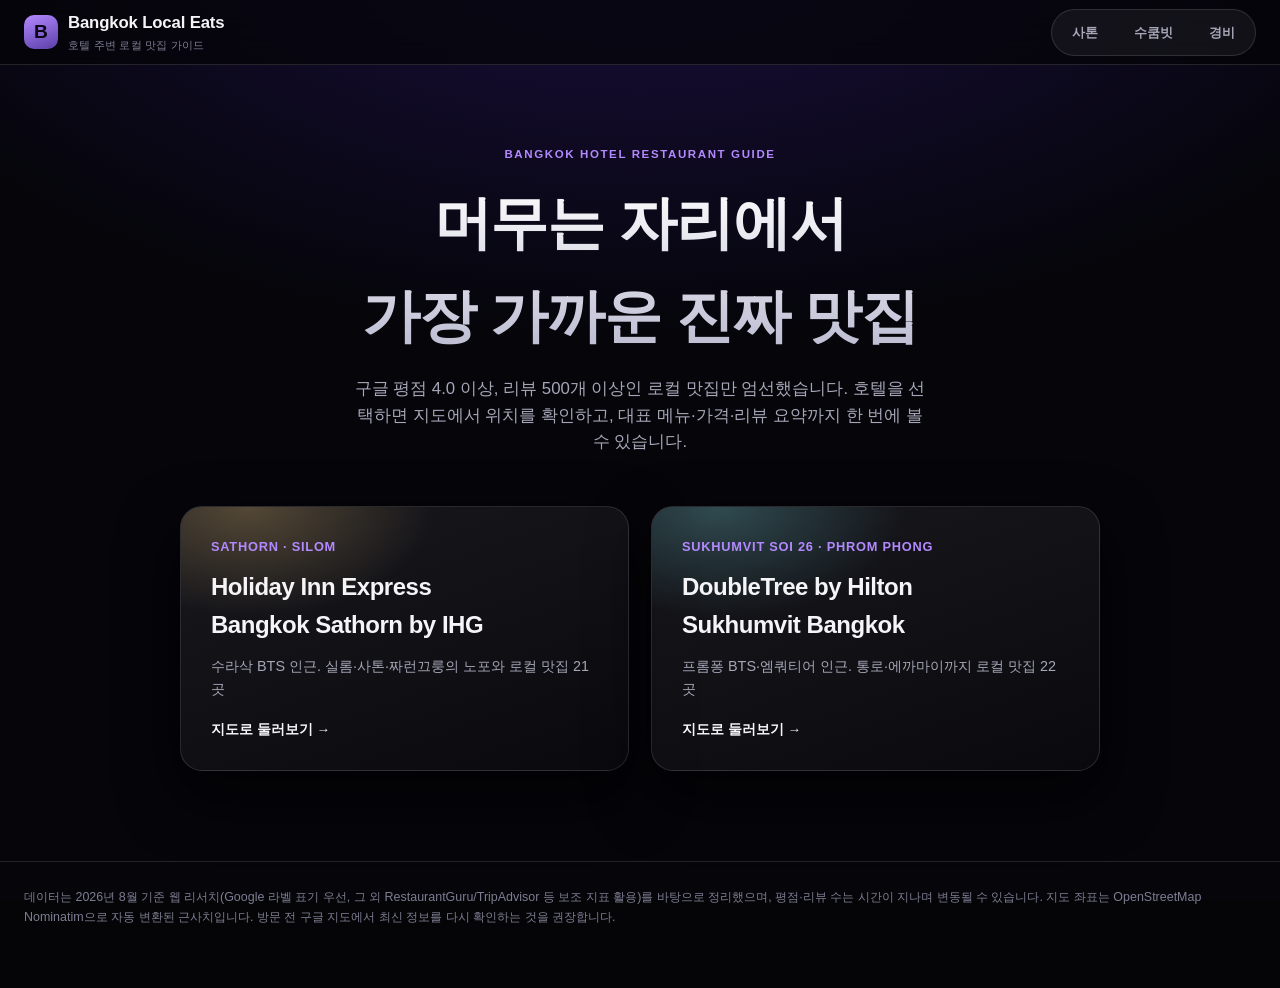
==== commit 07b6d955: "Add Bangkok trip expense tracker page Adds expense.html with 2023-07-15~22 travel expenses (92 line " ====
--- a/index.html
+++ b/index.html
@@ -18,6 +18,7 @@
     <div class="navlinks">
       <a href="sathorn.html">사톤</a>
       <a href="sukhumvit.html">수쿰빗</a>
+      <a href="expense.html">경비</a>
     </div>
   </div>
 </nav>
--- a/css/style.css
+++ b/css/style.css
@@ -33,6 +33,12 @@
   --cat-halal:#a6d47a; --cat-noodle-bbq:#e0a35c; --cat-indian:#f0955a;
   --cat-seafood:#6fd0d6; --cat-northern:#8fd39a; --cat-japanese:#d98fc2;
   --cat-hotpot:#ff8a6b; --cat-italian:#8fd39a;
+}
+
+/* expense-tracker categorical palette (validated for CVD + dark-surface contrast) */
+:root{
+  --exp-transport:#3987e5; --exp-food:#d95926; --exp-shopping:#199e70;
+  --exp-lodging:#c98500; --exp-flight:#d55181; --exp-other:#008300;
 }
 
 *{ box-sizing:border-box; }
@@ -98,10 +104,18 @@
 .split{ display:grid; grid-template-columns:minmax(360px,460px) 1fr; gap:22px; align-items:start; padding-bottom:60px; }
 @media (max-width:980px){ .split{ grid-template-columns:1fr; } }
 
-.list-col{ display:flex; flex-direction:column; gap:12px; max-height:calc(100vh - 90px); overflow-y:auto; padding-right:6px; scrollbar-width:thin; }
+.list-col{
+  display:flex; flex-direction:column; gap:12px; min-width:0;
+  max-height:calc(100vh - 90px); max-height:calc(100dvh - 90px);
+  overflow-y:auto; padding-right:6px; scrollbar-width:thin;
+}
 @media (max-width:980px){ .list-col{ max-height:none; overflow:visible; } }
 
-.map-col{ position:sticky; top:82px; height:calc(100vh - 110px); min-height:420px; border-radius:var(--radius); overflow:hidden; box-shadow:var(--shadow-lg); border:1px solid var(--border); }
+.map-col{
+  position:sticky; top:82px; min-width:0;
+  height:calc(100vh - 110px); height:calc(100dvh - 110px);
+  min-height:420px; border-radius:var(--radius); overflow:hidden; box-shadow:var(--shadow-lg); border:1px solid var(--border);
+}
 @media (max-width:980px){ .map-col{ position:relative; top:0; height:340px; order:-1; margin-bottom:6px; } }
 #map{ width:100%; height:100%; background:#0c0c12; }
 #map .leaflet-tile{ filter:saturate(.85) brightness(.92); }
@@ -194,3 +208,90 @@
 .hotel-choice-card h2{ margin:0; font-size:1.5rem; position:relative; }
 .hotel-choice-card p{ color:var(--text-dim); font-size:.9rem; margin:0; position:relative; }
 .hotel-choice-card .go{ margin-top:8px; font-weight:700; color:var(--text); font-size:.85rem; position:relative; }
+
+/* ---------------- expense tracker ---------------- */
+.exp-summary-grid{ display:grid; grid-template-columns:repeat(4,1fr); gap:14px; padding:26px 0 8px; }
+@media (max-width:820px){ .exp-summary-grid{ grid-template-columns:1fr 1fr; } }
+.exp-stat-card{
+  background:linear-gradient(160deg, rgba(255,255,255,.07), rgba(255,255,255,.02));
+  border:1px solid var(--border); border-radius:var(--radius); padding:18px 20px;
+}
+.exp-stat-card .label{ font-size:.7rem; text-transform:uppercase; letter-spacing:.06em; color:var(--text-faint); margin-bottom:8px; }
+.exp-stat-card .value{ font-size:1.5rem; font-weight:800; font-variant-numeric:tabular-nums; }
+.exp-stat-card .sub{ font-size:.76rem; color:var(--text-dim); margin-top:4px; font-variant-numeric:tabular-nums; }
+.exp-stat-card .value.warn{ color:var(--bad); }
+
+.exp-card{
+  background:linear-gradient(160deg, rgba(255,255,255,.06), rgba(255,255,255,.015));
+  border:1px solid var(--border); border-radius:var(--radius); padding:22px 24px; margin:18px 0;
+}
+.exp-card h2{ margin:0 0 16px; font-size:1.05rem; letter-spacing:-0.01em; }
+
+/* category bar chart */
+.exp-bars{ display:flex; flex-direction:column; gap:12px; }
+.exp-bar-row{ display:grid; grid-template-columns:96px 1fr 120px; gap:12px; align-items:center; }
+@media (max-width:560px){ .exp-bar-row{ grid-template-columns:76px 1fr 92px; gap:8px; } }
+.exp-bar-row .cat-label{ font-size:.82rem; font-weight:700; display:flex; align-items:center; gap:7px; }
+.exp-bar-row .cat-dot{ width:9px; height:9px; border-radius:50%; flex-shrink:0; }
+.exp-bar-track{ height:12px; border-radius:6px; background:var(--surface); overflow:hidden; }
+.exp-bar-fill{ height:100%; border-radius:6px; min-width:4px; transition:width .3s ease; }
+.exp-bar-row .cat-value{ font-size:.8rem; font-variant-numeric:tabular-nums; text-align:right; color:var(--text-dim); }
+.exp-bar-row .cat-value b{ color:var(--text); font-weight:700; }
+
+/* input form */
+.exp-form{ display:grid; grid-template-columns:repeat(6,1fr); gap:10px; align-items:end; }
+@media (max-width:920px){ .exp-form{ grid-template-columns:1fr 1fr 1fr; } }
+@media (max-width:560px){ .exp-form{ grid-template-columns:1fr 1fr; } }
+.exp-field{ display:flex; flex-direction:column; gap:5px; min-width:0; }
+.exp-field label{ font-size:.7rem; color:var(--text-faint); text-transform:uppercase; letter-spacing:.05em; }
+.exp-field input, .exp-field select{
+  border:1px solid var(--border); background:var(--surface); color:var(--text);
+  border-radius:10px; padding:9px 11px; font-size:.85rem; font-family:inherit; width:100%;
+}
+.exp-field.amount-field{ display:grid; grid-template-columns:1fr auto; gap:6px; }
+.exp-field.amount-field label{ grid-column:1 / -1; }
+.exp-field.span2{ grid-column:span 2; }
+@media (max-width:560px){ .exp-field.span2{ grid-column:span 2; } }
+.exp-submit{ grid-column:span 1; }
+.exp-form .btn{ padding:10px 14px; font-size:.82rem; white-space:nowrap; }
+.exp-rate-note{ font-size:.72rem; color:var(--text-faint); margin-top:10px; }
+.exp-rate-note input{ width:56px; border:1px solid var(--border); background:var(--surface); color:var(--text); border-radius:6px; padding:2px 6px; font-family:inherit; font-size:.72rem; }
+
+/* toolbar row above the daily list */
+.exp-toolbar{ display:flex; align-items:center; gap:12px; padding:8px 0 4px; flex-wrap:wrap; }
+.exp-toolbar .btn{ padding:9px 16px; font-size:.78rem; }
+
+/* daily groups */
+.day-group{
+  border:1px solid var(--border); border-radius:var(--radius); margin-bottom:12px; overflow:hidden;
+  background:linear-gradient(160deg, rgba(255,255,255,.05), rgba(255,255,255,.01));
+}
+.day-header{
+  display:flex; justify-content:space-between; align-items:center; gap:10px;
+  padding:13px 18px; cursor:pointer; user-select:none;
+}
+.day-header .day-title{ font-weight:700; font-size:.92rem; display:flex; align-items:center; gap:10px; }
+.day-header .day-title .wd{ color:var(--text-faint); font-weight:500; font-size:.78rem; }
+.day-header .day-total{ font-weight:700; font-variant-numeric:tabular-nums; font-size:.9rem; color:var(--gold); }
+.day-header .chev{ transition:transform .15s ease; }
+.day-group.open .day-header .chev{ transform:rotate(180deg); }
+.day-rows{ display:none; border-top:1px solid var(--border); }
+.day-group.open .day-rows{ display:block; }
+
+.exp-row{
+  display:grid; grid-template-columns:1fr auto auto auto; gap:12px; align-items:center;
+  padding:11px 18px; border-top:1px solid var(--border); font-size:.83rem;
+}
+.exp-row:first-child{ border-top:none; }
+@media (max-width:640px){ .exp-row{ grid-template-columns:1fr auto; row-gap:4px; } .exp-row .exp-amt, .exp-row .exp-method{ grid-column:2; justify-self:end; } }
+.exp-row .exp-main{ min-width:0; }
+.exp-row .exp-place{ font-weight:600; }
+.exp-row .exp-detail{ color:var(--text-dim); font-size:.78rem; margin-top:2px; }
+.exp-row .exp-note{ color:var(--text-faint); font-size:.72rem; margin-top:2px; }
+.exp-row .exp-amt{ text-align:right; font-variant-numeric:tabular-nums; white-space:nowrap; }
+.exp-row .exp-amt .krw{ font-weight:700; }
+.exp-row .exp-amt .thb{ color:var(--text-faint); font-size:.74rem; display:block; }
+.exp-row .exp-method{ font-size:.68rem; padding:3px 9px; border-radius:999px; background:var(--surface); color:var(--text-dim); white-space:nowrap; }
+.exp-row .exp-del{ background:transparent; border:1px solid var(--border); color:var(--text-faint); border-radius:8px; width:26px; height:26px; cursor:pointer; font-size:.8rem; line-height:1; flex-shrink:0; }
+.exp-row .exp-del:hover{ color:var(--bad); border-color:var(--bad); }
+.cat-pill{ width:7px; height:7px; border-radius:50%; display:inline-block; margin-right:6px; flex-shrink:0; }
